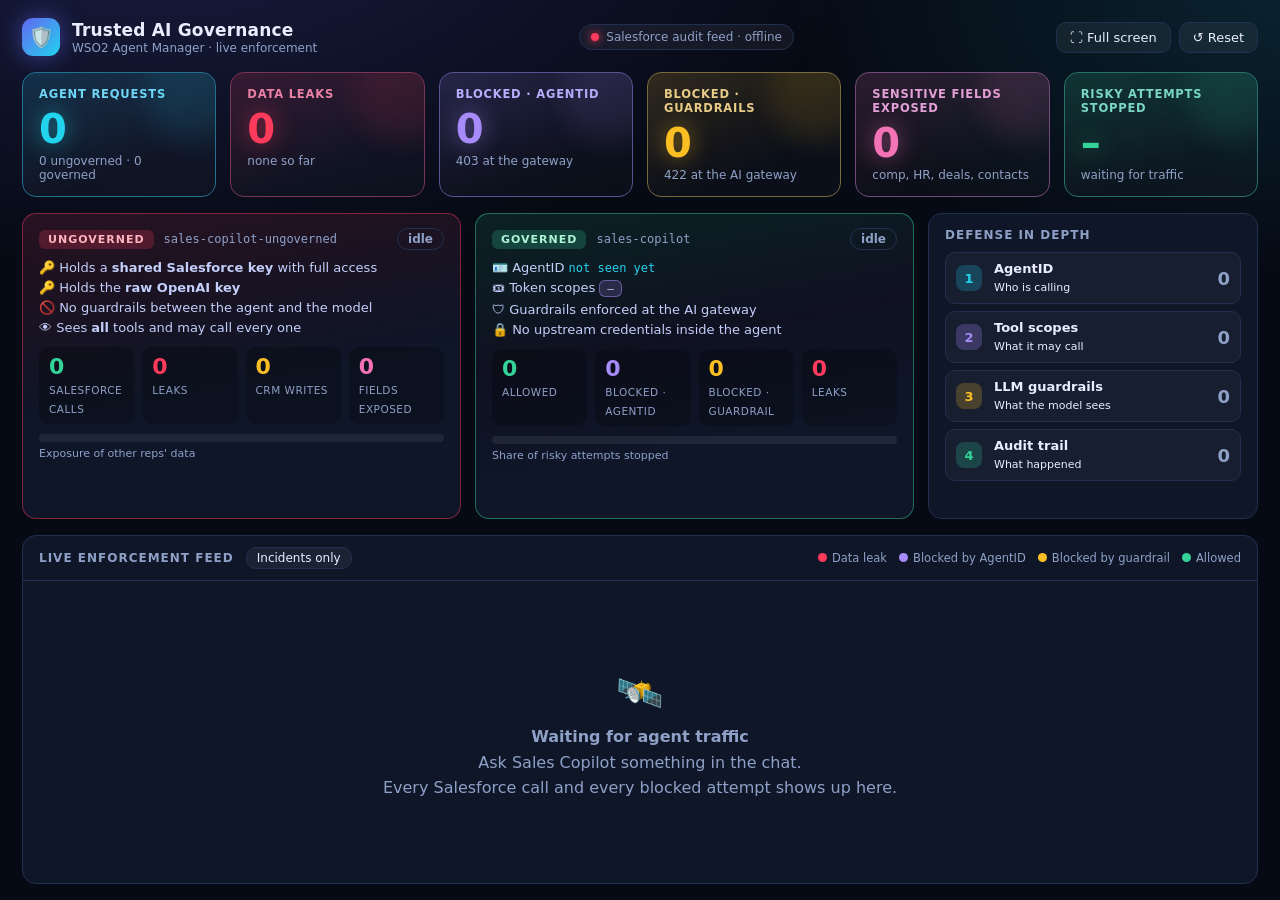
==== governance-console/dashboard.html @ c72f79c7 "Initial commit" ====
<!doctype html>
<html lang="en">
<head>
  <meta charset="utf-8">
  <meta name="viewport" content="width=device-width, initial-scale=1">
  <title>AI Governance Dashboard · WSO2 Agent Manager</title>
  <link rel="icon" href="data:image/svg+xml,<svg xmlns='http://www.w3.org/2000/svg' viewBox='0 0 100 100'><text y='.9em' font-size='90'>🛡️</text></svg>">
  <link rel="stylesheet" href="css/app.css">
  <link rel="stylesheet" href="css/dashboard.css">
</head>
<body class="dash" id="body">
  <div class="alarm" id="alarm"><div class="banner" id="alarmText"></div></div>

  <header class="top">
    <div class="brand">
      <div class="logo">🛡️</div>
      <div><h1>Trusted AI Governance</h1><small>WSO2 Agent Manager · live enforcement</small></div>
    </div>
    <div class="toppills">
      <span class="pill"><span class="dot" id="auditDot"></span><span id="auditTxt">Salesforce audit feed</span></span>
    </div>
    <div class="toolbar">
      <button class="btn" id="popBtn">⛶ Full screen</button>
      <button class="btn danger" id="resetBtn">↺ Reset</button>
    </div>
  </header>

  <section class="kpis">
    <div class="tile cyan" id="tTurns"><div class="lbl">Agent requests</div><div class="val" data-v>0</div><div class="sub" data-s>&nbsp;</div></div>
    <div class="tile red" id="tLeaks"><div class="lbl">Data leaks</div><div class="val" data-v>0</div><div class="sub" data-s>&nbsp;</div></div>
    <div class="tile violet" id="tId"><div class="lbl">Blocked · AgentID</div><div class="val" data-v>0</div><div class="sub" data-s>&nbsp;</div></div>
    <div class="tile amber" id="tLlm"><div class="lbl">Blocked · Guardrails</div><div class="val" data-v>0</div><div class="sub" data-s>&nbsp;</div></div>
    <div class="tile pink" id="tFields"><div class="lbl">Sensitive fields exposed</div><div class="val" data-v>0</div><div class="sub" data-s>&nbsp;</div></div>
    <div class="tile green" id="tStop"><div class="lbl">Risky attempts stopped</div><div class="val" data-v>–</div><div class="sub" data-s>&nbsp;</div></div>
  </section>

  <section class="mid">
    <article class="lane un">
      <div class="lhead"><span class="ltag">UNGOVERNED</span><span class="lname mono" id="unName">sales-copilot-ungoverned</span><span class="verdict" id="unVerdict">idle</span></div>
      <ul class="facts">
        <li>🔑 Holds a <b>shared Salesforce key</b> with full access</li>
        <li>🔑 Holds the <b>raw OpenAI key</b></li>
        <li>🚫 No guardrails between the agent and the model</li>
        <li>👁 Sees <b id="unTools">all</b> tools and may call every one</li>
      </ul>
      <div class="lstats">
        <div class="ls g"><b id="unCalls">0</b><span>Salesforce calls</span></div>
        <div class="ls r"><b id="unLeaks">0</b><span>Leaks</span></div>
        <div class="ls a"><b id="unWrites">0</b><span>CRM writes</span></div>
        <div class="ls p"><b id="unFields">0</b><span>Fields exposed</span></div>
      </div>
      <div class="meter"><i id="unMeter"></i></div><small>Exposure of other reps' data</small>
    </article>

    <article class="lane gv">
      <div class="lhead"><span class="ltag">GOVERNED</span><span class="lname mono" id="gvName">sales-copilot</span><span class="verdict" id="gvVerdict">idle</span></div>
      <ul class="facts">
        <li>🪪 AgentID <code id="gvClient">not seen yet</code></li>
        <li>🎟 Token scopes <span class="scopes" id="gvScopes"><span class="scope">–</span></span></li>
        <li>🛡 Guardrails enforced at the AI gateway</li>
        <li>🔒 No upstream credentials inside the agent</li>
      </ul>
      <div class="lstats">
        <div class="ls g"><b id="gvAllowed">0</b><span>Allowed</span></div>
        <div class="ls v"><b id="gvId">0</b><span>Blocked · AgentID</span></div>
        <div class="ls a"><b id="gvLlm">0</b><span>Blocked · Guardrail</span></div>
        <div class="ls r"><b id="gvLeaks">0</b><span>Leaks</span></div>
      </div>
      <div class="meter"><i id="gvMeter" style="background:linear-gradient(90deg,#34d399,#22d3ee);box-shadow:0 0 14px #34d399"></i></div><small>Share of risky attempts stopped</small>
    </article>

    <article class="stack" id="stack">
      <h3>Defense in depth</h3>
      <div class="layers">
        <div class="layer" data-l="id"><span class="n">1</span><div><b>AgentID</b><small>Who is calling</small></div><span class="cnt" id="cId">0</span></div>
        <div class="layer" data-l="scope"><span class="n">2</span><div><b>Tool scopes</b><small>What it may call</small></div><span class="cnt" id="cScope">0</span></div>
        <div class="layer" data-l="llm"><span class="n">3</span><div><b>LLM guardrails</b><small>What the model sees</small></div><span class="cnt" id="cLlm">0</span></div>
        <div class="layer" data-l="audit"><span class="n">4</span><div><b>Audit trail</b><small>What happened</small></div><span class="cnt" id="cAudit">0</span></div>
      </div>
      <div class="note" id="stackNote">&nbsp;</div>
    </article>
  </section>

  <section class="feedwrap">
    <div class="feedhead">
      <h3>Live enforcement feed</h3>
      <button class="btn" id="incBtn" style="padding:3px 10px;font-size:12px">Incidents only</button>
      <div class="legend">
        <span><i style="background:var(--red)"></i>Data leak</span>
        <span><i style="background:var(--violet)"></i>Blocked by AgentID</span>
        <span><i style="background:var(--amber)"></i>Blocked by guardrail</span>
        <span><i style="background:var(--green)"></i>Allowed</span>
      </div>
    </div>
    <div class="feed" id="feed"></div>
  </section>

  <div class="debug" id="debug" hidden>
    <button class="btn" data-sim="leak">Sim leak</button><button class="btn" data-sim="id">Sim AgentID block</button>
    <button class="btn" data-sim="llm">Sim guardrail</button><button class="btn" data-sim="ok">Sim allowed</button>
  </div>

  <script src="config.js"></script>
  <script src="js/bus.js"></script>
  <script src="js/dashboard.js"></script>
</body>
</html>
---- governance-console/css/app.css ----
:root {
  --bg: #060a14;
  --bg2: #0a1020;
  --panel: #0e1628;
  --panel2: #131d36;
  --line: #22304f;
  --text: #e8eeff;
  --muted: #8fa0c7;
  --cyan: #22d3ee;
  --green: #34d399;
  --violet: #a78bfa;
  --amber: #fbbf24;
  --red: #ff3b5c;
  --pink: #f472b6;
  --orange: #fb923c;
  --radius: 14px;
  --mono: ui-monospace, SFMono-Regular, Menlo, Consolas, monospace;
  --sans: ui-sans-serif, system-ui, -apple-system, "Segoe UI", Roboto, Helvetica, Arial, sans-serif;
}
* { box-sizing: border-box; }
html, body { height: 100%; }
body {
  margin: 0; font-family: var(--sans); color: var(--text); background: var(--bg);
  background-image:
    radial-gradient(1200px 600px at 12% -10%, rgba(99, 102, 241, .20), transparent 60%),
    radial-gradient(900px 500px at 100% 0%, rgba(34, 211, 238, .12), transparent 55%);
  background-attachment: fixed;
}
button { font: inherit; color: inherit; cursor: pointer; }
code, .mono { font-family: var(--mono); }
a { color: var(--cyan); }
::-webkit-scrollbar { width: 10px; height: 10px; }
::-webkit-scrollbar-thumb { background: #22304f; border-radius: 8px; }
::-webkit-scrollbar-track { background: transparent; }

/* ------------------------------------------------------------------ shared pieces */
.brand { display: flex; align-items: center; gap: 12px; }
.logo {
  width: 38px; height: 38px; border-radius: 11px; display: grid; place-items: center; font-size: 20px;
  background: linear-gradient(135deg, #6366f1, #22d3ee); box-shadow: 0 0 24px rgba(99, 102, 241, .55);
}
.brand h1 { margin: 0; font-size: 17px; letter-spacing: .2px; }
.brand small { display: block; color: var(--muted); font-size: 12px; margin-top: 1px; }
.pill {
  display: inline-flex; align-items: center; gap: 7px; padding: 5px 11px; border-radius: 999px; font-size: 12px;
  background: rgba(255, 255, 255, .05); border: 1px solid var(--line); color: var(--muted); white-space: nowrap;
}
.dot { width: 8px; height: 8px; border-radius: 50%; background: #55627f; }
.dot.on { background: var(--green); box-shadow: 0 0 10px var(--green); }
.dot.off { background: var(--red); box-shadow: 0 0 10px var(--red); }
.btn {
  border: 1px solid var(--line); background: rgba(255, 255, 255, .05); padding: 7px 13px; border-radius: 10px; font-size: 13px;
  transition: background .15s, border-color .15s;
}
.btn:hover { background: rgba(255, 255, 255, .10); border-color: #3a4d78; }
.btn.danger:hover { border-color: var(--red); }
.iconbtn { width: 34px; height: 34px; padding: 0; display: grid; place-items: center; border-radius: 10px; }

/* ------------------------------------------------------------------ chat page */
body.chatpage { overflow: hidden; }
.shell { display: grid; grid-template-columns: minmax(420px, 46%) 1fr; grid-template-rows: minmax(0, 1fr); height: 100vh; }
.chatcol { display: flex; flex-direction: column; min-width: 0; min-height: 0; overflow: hidden; border-right: 1px solid var(--line); background: rgba(6, 10, 20, .55); }
.dashcol { min-width: 0; position: relative; }
.dashcol iframe { position: absolute; inset: 0; width: 100%; height: 100%; border: 0; background: transparent; }
.chathead { display: flex; align-items: center; justify-content: space-between; gap: 10px; padding: 14px 18px; border-bottom: 1px solid var(--line); }
.who { display: flex; align-items: center; gap: 10px; }
.avatar { width: 34px; height: 34px; border-radius: 50%; display: grid; place-items: center; font-weight: 700; font-size: 13px; background: linear-gradient(135deg, #f472b6, #fb923c); color: #1a0b16; }
.who b { display: block; font-size: 13.5px; }
.who span { color: var(--muted); font-size: 12px; }
.headtools { display: flex; align-items: center; gap: 8px; }

/* governance switch */
.gsw { display: flex; align-items: center; gap: 9px; padding: 4px 6px 4px 12px; border-radius: 999px; border: 1px solid var(--line); background: rgba(255, 255, 255, .04); }
.gsw label { font-size: 12px; color: var(--muted); }
.gsw .state { font-size: 12px; font-weight: 700; letter-spacing: .6px; min-width: 30px; }
.switch { position: relative; width: 52px; height: 28px; border-radius: 999px; border: 0; background: #3b1320; box-shadow: inset 0 0 0 1px rgba(255, 59, 92, .55), 0 0 14px rgba(255, 59, 92, .35); transition: all .25s; }
.switch::after { content: ""; position: absolute; top: 3px; left: 3px; width: 22px; height: 22px; border-radius: 50%; background: #ff6b85; transition: all .25s; }
.switch.on { background: #0d3a33; box-shadow: inset 0 0 0 1px rgba(52, 211, 153, .6), 0 0 16px rgba(52, 211, 153, .4); }
.switch.on::after { left: 27px; background: #34d399; }

.modebar { padding: 9px 18px; font-size: 12.5px; display: flex; gap: 10px; align-items: center; border-bottom: 1px solid var(--line); }
.modebar.off { background: linear-gradient(90deg, rgba(255, 59, 92, .22), rgba(255, 59, 92, .04)); color: #ffc2cd; }
.modebar.on { background: linear-gradient(90deg, rgba(52, 211, 153, .20), rgba(167, 139, 250, .08)); color: #c8f7e6; }
.modebar b { letter-spacing: .5px; }

.messages { flex: 1; overflow-y: auto; padding: 18px; display: flex; flex-direction: column; gap: 14px; scroll-behavior: smooth; }
.empty { margin: auto; text-align: center; color: var(--muted); max-width: 340px; line-height: 1.5; }
.empty .big { font-size: 40px; margin-bottom: 8px; }
.msg { max-width: 92%; padding: 12px 14px; border-radius: 14px; line-height: 1.5; font-size: 14px; animation: rise .25s ease-out; word-wrap: break-word; }
.msg.user { align-self: flex-end; background: linear-gradient(135deg, #3b4ce0, #6366f1); border-bottom-right-radius: 4px; }
.msg.bot { align-self: flex-start; background: var(--panel2); border: 1px solid var(--line); border-bottom-left-radius: 4px; }
.msg.blocked { border-color: rgba(251, 191, 36, .6); background: linear-gradient(135deg, rgba(251, 191, 36, .14), rgba(255, 59, 92, .10)); box-shadow: 0 0 22px rgba(251, 191, 36, .18); }
.msg.blocked .bl { display: flex; gap: 10px; align-items: flex-start; }
.msg.blocked .bl .ico { font-size: 22px; }
.msg .md p { margin: 0 0 8px; } .msg .md p:last-child { margin-bottom: 0; }
.msg .md ul, .msg .md ol { margin: 4px 0 8px; padding-left: 20px; }
.msg .md h3, .msg .md h4 { margin: 10px 0 4px; font-size: 14px; color: #c9d6ff; }
.msg .md table { border-collapse: collapse; margin: 6px 0; font-size: 12.5px; width: 100%; }
.msg .md th, .msg .md td { border: 1px solid var(--line); padding: 4px 8px; text-align: left; }
.msg .md th { background: rgba(255, 255, 255, .05); }
.msg .md code { background: rgba(255, 255, 255, .08); padding: 1px 5px; border-radius: 5px; font-size: 12.5px; }
.msg .md pre { background: #070c18; padding: 10px; border-radius: 8px; overflow: auto; font-size: 12px; }
.toolline { display: flex; flex-wrap: wrap; gap: 6px; margin-top: 10px; padding-top: 9px; border-top: 1px dashed var(--line); }
.tchip { font-family: var(--mono); font-size: 11px; padding: 3px 8px; border-radius: 999px; border: 1px solid var(--line); background: rgba(255, 255, 255, .04); color: var(--muted); }
.tchip.ok { border-color: rgba(52, 211, 153, .5); color: #9beccf; }
.tchip.deny { border-color: rgba(167, 139, 250, .7); color: #d4c6ff; background: rgba(167, 139, 250, .12); }
.tchip.leak { border-color: rgba(255, 59, 92, .8); color: #ffc2cd; background: rgba(255, 59, 92, .14); }
.thinking { display: flex; align-items: center; gap: 10px; color: var(--muted); font-size: 13px; }
.spin { width: 14px; height: 14px; border: 2px solid #33456e; border-top-color: var(--cyan); border-radius: 50%; animation: spin .8s linear infinite; }
@keyframes spin { to { transform: rotate(360deg); } }
@keyframes rise { from { opacity: 0; transform: translateY(8px); } to { opacity: 1; transform: none; } }

.composer { padding: 12px 18px 16px; border-top: 1px solid var(--line); }
.chips { display: flex; flex-wrap: wrap; gap: 7px; margin-bottom: 10px; }
.chip { font-size: 12px; padding: 6px 11px; border-radius: 999px; border: 1px solid var(--line); background: rgba(255, 255, 255, .04); color: #c7d3f5; transition: all .15s; text-align: left; }
.chip:hover { background: rgba(255, 255, 255, .10); }
.chip.risky { border-color: rgba(255, 59, 92, .5); color: #ffc9d3; background: rgba(255, 59, 92, .08); }
.chip.risky:hover { background: rgba(255, 59, 92, .18); }
.inputrow { display: flex; gap: 10px; }
.inputrow textarea { flex: 1; resize: none; height: 46px; max-height: 120px; padding: 12px 14px; border-radius: 12px; border: 1px solid var(--line); background: var(--panel); color: var(--text); font: inherit; font-size: 14px; outline: none; }
.inputrow textarea:focus { border-color: #4f63c9; box-shadow: 0 0 0 3px rgba(99, 102, 241, .22); }
.send { width: 48px; border-radius: 12px; border: 0; background: linear-gradient(135deg, #6366f1, #22d3ee); font-size: 18px; color: #06101f; font-weight: 800; }
.send:disabled { opacity: .45; cursor: default; }

/* settings drawer */
.drawer { position: fixed; inset: 0; background: rgba(2, 5, 12, .7); display: none; place-items: center; z-index: 50; }
.drawer.open { display: grid; }
.sheet { width: min(620px, 94vw); max-height: 90vh; overflow: auto; background: var(--panel); border: 1px solid var(--line); border-radius: 16px; padding: 22px; }
.sheet h2 { margin: 0 0 4px; font-size: 18px; }
.sheet p { margin: 0 0 14px; color: var(--muted); font-size: 13px; line-height: 1.5; }
.sheet fieldset { border: 1px solid var(--line); border-radius: 12px; margin: 0 0 14px; padding: 12px 14px 14px; }
.sheet legend { padding: 0 8px; font-size: 12px; color: var(--muted); letter-spacing: .5px; text-transform: uppercase; }
.sheet label { display: block; font-size: 12px; color: var(--muted); margin: 8px 0 4px; }
.sheet input { width: 100%; padding: 9px 11px; border-radius: 9px; border: 1px solid var(--line); background: #0a1120; color: var(--text); font-family: var(--mono); font-size: 12.5px; }
.sheet .actions { display: flex; justify-content: flex-end; gap: 10px; margin-top: 6px; }

@media (max-width: 1000px) {
  body.chatpage { overflow: auto; }
  .shell { grid-template-columns: 1fr; height: auto; }
  .chatcol { height: 100vh; }
  .dashcol { height: 100vh; }
}
@media (prefers-reduced-motion: reduce) { * { animation: none !important; transition: none !important; } }
---- governance-console/css/dashboard.css ----
/* Dashboard page. Colour language: red = data left the building, violet = blocked by identity / scopes,
   amber = blocked by an LLM guardrail, green = allowed and compliant. */
body.dash { display: flex; flex-direction: column; height: 100vh; overflow: hidden; padding: 18px 22px 16px; gap: 16px; }
body.dash.compact { padding: 12px 14px; gap: 12px; }

.top { display: flex; align-items: center; justify-content: space-between; gap: 12px; flex-wrap: wrap; }
.top .toppills { display: flex; gap: 8px; flex-wrap: wrap; }
.top .toolbar { display: flex; gap: 8px; }
.compact .top .brand small, .compact .top .toppills { display: none; }
.compact .logo { width: 30px; height: 30px; font-size: 16px; border-radius: 9px; }
.compact .brand h1 { font-size: 15px; }

/* ---------------------------------------------------------------- KPI tiles */
.kpis { display: grid; grid-template-columns: repeat(6, 1fr); gap: 14px; }
.compact .kpis { grid-template-columns: repeat(3, 1fr); gap: 9px; }
.tile {
  --c: var(--cyan); position: relative; overflow: hidden; padding: 14px 16px 13px; border-radius: var(--radius);
  background: linear-gradient(160deg, color-mix(in srgb, var(--c) 16%, transparent), rgba(255, 255, 255, .02) 70%);
  border: 1px solid color-mix(in srgb, var(--c) 40%, var(--line));
}
.tile::after { content: ""; position: absolute; right: -30px; top: -30px; width: 100px; height: 100px; border-radius: 50%; background: var(--c); opacity: .10; filter: blur(14px); }
.tile .lbl { font-size: 11.5px; letter-spacing: .8px; text-transform: uppercase; color: color-mix(in srgb, var(--c) 55%, #cfd9ff); font-weight: 600; }
.tile .val { font-size: 40px; font-weight: 800; line-height: 1.1; margin-top: 6px; color: var(--c); text-shadow: 0 0 22px color-mix(in srgb, var(--c) 55%, transparent); font-variant-numeric: tabular-nums; }
.tile .sub { font-size: 12px; color: var(--muted); margin-top: 3px; min-height: 15px; }
.compact .tile { padding: 9px 11px; } .compact .tile .val { font-size: 27px; } .compact .tile .lbl { font-size: 10px; } .compact .tile .sub { font-size: 10.5px; }
.tile.cyan { --c: var(--cyan); } .tile.red { --c: var(--red); } .tile.violet { --c: var(--violet); }
.tile.amber { --c: var(--amber); } .tile.pink { --c: var(--pink); } .tile.green { --c: var(--green); }
.tile.red.hot { animation: hotpulse 1.6s ease-in-out infinite; }
.tile.bump .val { animation: bump .5s ease-out; }
@keyframes hotpulse { 0%, 100% { box-shadow: 0 0 0 rgba(255, 59, 92, 0); } 50% { box-shadow: 0 0 34px rgba(255, 59, 92, .55); } }
@keyframes bump { 0% { transform: scale(1); } 35% { transform: scale(1.22); } 100% { transform: scale(1); } }

/* ---------------------------------------------------------------- lanes + stack */
.mid { display: grid; grid-template-columns: 1fr 1fr 330px; gap: 14px; }
.compact .mid { grid-template-columns: 1fr; }
.compact .mid .lane { display: none; }
.lane { border-radius: var(--radius); padding: 14px 16px; background: var(--panel); border: 1px solid var(--line); position: relative; overflow: hidden; }
.lane.un { border-color: rgba(255, 59, 92, .45); background: linear-gradient(170deg, rgba(255, 59, 92, .13), var(--panel) 55%); }
.lane.gv { border-color: rgba(52, 211, 153, .45); background: linear-gradient(170deg, rgba(52, 211, 153, .12), rgba(167, 139, 250, .06) 40%, var(--panel) 70%); }
.lhead { display: flex; align-items: center; gap: 10px; margin-bottom: 10px; flex-wrap: wrap; }
.ltag { font-size: 11px; font-weight: 800; letter-spacing: 1px; padding: 3px 9px; border-radius: 6px; }
.un .ltag { background: rgba(255, 59, 92, .22); color: #ffb3c0; }
.gv .ltag { background: rgba(52, 211, 153, .22); color: #aef3d8; }
.lname { color: var(--muted); font-size: 12px; }
.verdict { margin-left: auto; font-size: 12px; font-weight: 700; padding: 3px 10px; border-radius: 999px; border: 1px solid var(--line); color: var(--muted); }
.verdict.bad { color: #ffc2cd; border-color: var(--red); background: rgba(255, 59, 92, .18); animation: hotpulse 1.6s infinite; }
.verdict.warn { color: #ffe3a1; border-color: var(--amber); background: rgba(251, 191, 36, .14); }
.verdict.good { color: #b5f5dc; border-color: var(--green); background: rgba(52, 211, 153, .16); }
.facts { list-style: none; margin: 0 0 12px; padding: 0; display: grid; gap: 5px; font-size: 13px; color: #c3cffa; }
.facts code { color: var(--cyan); font-size: 12px; }
.scopes { display: inline-flex; gap: 5px; flex-wrap: wrap; vertical-align: middle; }
.scope { font-family: var(--mono); font-size: 11px; padding: 1px 7px; border-radius: 6px; background: rgba(167, 139, 250, .18); border: 1px solid rgba(167, 139, 250, .5); color: #dacfff; }
.lstats { display: grid; grid-template-columns: repeat(4, 1fr); gap: 8px; }
.ls { background: rgba(0, 0, 0, .25); border-radius: 10px; padding: 7px 10px; }
.ls b { display: block; font-size: 22px; font-variant-numeric: tabular-nums; }
.ls span { font-size: 10.5px; color: var(--muted); text-transform: uppercase; letter-spacing: .5px; }
.ls.r b { color: var(--red); } .ls.v b { color: var(--violet); } .ls.a b { color: var(--amber); } .ls.g b { color: var(--green); } .ls.p b { color: var(--pink); }
.meter { height: 8px; border-radius: 6px; background: rgba(255, 255, 255, .07); margin-top: 10px; overflow: hidden; }
.meter i { display: block; height: 100%; width: 0; background: linear-gradient(90deg, var(--orange), var(--red)); box-shadow: 0 0 14px var(--red); transition: width .6s cubic-bezier(.2, .8, .2, 1); }
.lane small { color: var(--muted); font-size: 11px; }

.stack { border-radius: var(--radius); padding: 14px 16px; background: var(--panel); border: 1px solid var(--line); transition: border-color .3s, box-shadow .3s; }
.stack h3 { margin: 0 0 10px; font-size: 12px; letter-spacing: 1px; text-transform: uppercase; color: var(--muted); }
.layer { display: grid; grid-template-columns: 28px 1fr auto; gap: 10px; align-items: center; padding: 8px 10px; border-radius: 10px; margin-bottom: 7px; background: rgba(255, 255, 255, .035); border: 1px solid var(--line); transition: all .25s; }
.layer .n { width: 26px; height: 26px; border-radius: 8px; display: grid; place-items: center; font-weight: 800; font-size: 13px; background: rgba(255, 255, 255, .08); }
.layer b { font-size: 13px; display: block; } .layer small { font-size: 11px; }
.layer .cnt { font-variant-numeric: tabular-nums; font-weight: 800; font-size: 18px; color: var(--muted); }
.layer[data-l="id"] .n { background: rgba(34, 211, 238, .22); color: var(--cyan); }
.layer[data-l="scope"] .n { background: rgba(167, 139, 250, .25); color: var(--violet); }
.layer[data-l="llm"] .n { background: rgba(251, 191, 36, .22); color: var(--amber); }
.layer[data-l="audit"] .n { background: rgba(52, 211, 153, .22); color: var(--green); }
.layer.hit-scope { border-color: var(--violet); background: rgba(167, 139, 250, .22); box-shadow: 0 0 26px rgba(167, 139, 250, .6); transform: scale(1.03); }
.layer.hit-scope .cnt { color: var(--violet); }
.layer.hit-llm { border-color: var(--amber); background: rgba(251, 191, 36, .2); box-shadow: 0 0 26px rgba(251, 191, 36, .55); transform: scale(1.03); }
.layer.hit-llm .cnt { color: var(--amber); }
.layer.hit-id, .layer.hit-audit { border-color: var(--green); box-shadow: 0 0 16px rgba(52, 211, 153, .4); }
.stack.bypassed { border-color: var(--red); box-shadow: 0 0 34px rgba(255, 59, 92, .5); }
.stack.bypassed .layer { opacity: .45; text-decoration: line-through; border-color: rgba(255, 59, 92, .5); }
.stack .note { font-size: 11.5px; color: var(--muted); margin-top: 4px; min-height: 16px; }
.compact .stack { padding: 10px 12px; }
.compact .stack h3 { margin-bottom: 7px; }
.compact .stack .layers { display: grid; grid-template-columns: repeat(4, 1fr); gap: 7px; }
.compact .layer { grid-template-columns: 1fr; text-align: center; margin: 0; padding: 7px 6px; gap: 3px; }
.compact .layer .n { margin: 0 auto; width: 22px; height: 22px; }
.compact .layer small { display: none; } .compact .layer .cnt { font-size: 15px; }
.compact .stack .note { display: none; }

/* ---------------------------------------------------------------- feed */
.feedwrap { flex: 1; min-height: 0; display: flex; flex-direction: column; border-radius: var(--radius); background: var(--panel); border: 1px solid var(--line); overflow: hidden; }
.feedhead { display: flex; align-items: center; gap: 12px; padding: 11px 16px; border-bottom: 1px solid var(--line); flex-wrap: wrap; }
.feedhead h3 { margin: 0; font-size: 12px; letter-spacing: 1px; text-transform: uppercase; color: var(--muted); }
.legend { display: flex; gap: 12px; margin-left: auto; font-size: 11.5px; color: var(--muted); flex-wrap: wrap; }
.legend i { display: inline-block; width: 9px; height: 9px; border-radius: 50%; margin-right: 5px; }
.compact .legend { display: none; }
.feed { flex: 1; overflow-y: auto; padding: 12px 14px; display: flex; flex-direction: column; gap: 9px; }
.none { margin: auto; text-align: center; color: var(--muted); line-height: 1.6; }
.none .big { font-size: 38px; }

.card { --c: var(--muted); display: grid; grid-template-columns: 44px 1fr; gap: 12px; padding: 11px 14px; border-radius: 12px; border: 1px solid color-mix(in srgb, var(--c) 45%, var(--line)); background: linear-gradient(100deg, color-mix(in srgb, var(--c) 15%, transparent), rgba(255, 255, 255, .02) 60%); animation: slideIn .45s cubic-bezier(.2, .9, .2, 1); }
.card .ico { width: 44px; height: 44px; border-radius: 12px; display: grid; place-items: center; font-size: 22px; background: color-mix(in srgb, var(--c) 24%, transparent); box-shadow: 0 0 20px color-mix(in srgb, var(--c) 40%, transparent); }
.card .row1 { display: flex; align-items: center; gap: 9px; flex-wrap: wrap; }
.badge { font-size: 11px; font-weight: 800; letter-spacing: .9px; padding: 2px 9px; border-radius: 6px; color: #0a0f1e; background: var(--c); }
.lanetag { font-size: 10.5px; letter-spacing: .8px; padding: 2px 8px; border-radius: 6px; border: 1px solid var(--line); color: var(--muted); }
.lanetag.un { color: #ffb3c0; border-color: rgba(255, 59, 92, .5); } .lanetag.gv { color: #aef3d8; border-color: rgba(52, 211, 153, .5); }
.card time { margin-left: auto; font-size: 11.5px; color: var(--muted); font-variant-numeric: tabular-nums; }
.card .title { font-size: 14.5px; font-weight: 650; margin-top: 4px; line-height: 1.35; }
.card .detail { font-size: 12.5px; color: #a9b7de; margin-top: 2px; }
.card .chips2 { display: flex; flex-wrap: wrap; gap: 6px; margin-top: 7px; }
.card .chips2 code { font-size: 11px; padding: 2px 8px; border-radius: 999px; background: rgba(0, 0, 0, .3); border: 1px solid var(--line); color: #c6d2f7; }
.card.k-leak, .card.k-leak-write { --c: var(--red); animation: slideIn .45s cubic-bezier(.2, .9, .2, 1), shake .55s .1s, edge 1.3s .5s 3; }
.card.k-block-agentid { --c: var(--violet); }
.card.k-block-llm { --c: var(--amber); }
.card.k-exposure { --c: var(--orange); }
.card.k-write { --c: var(--orange); }
.card.k-allowed { --c: var(--green); padding: 7px 12px; border-color: rgba(52, 211, 153, .22); background: rgba(52, 211, 153, .05); }
.card.k-allowed .ico { width: 30px; height: 30px; font-size: 15px; border-radius: 9px; box-shadow: none; }
.card.k-allowed { grid-template-columns: 30px 1fr; }
.card.k-allowed .title { font-size: 13px; font-weight: 550; margin-top: 2px; }
.card.k-info { --c: #6b7aa3; padding: 7px 12px; }
.compact .card { padding: 9px 11px; grid-template-columns: 36px 1fr; gap: 10px; }
.compact .card .ico { width: 36px; height: 36px; font-size: 18px; }
.compact .card .title { font-size: 13px; }
.compact .card.k-allowed { grid-template-columns: 26px 1fr; }
.compact .card.k-allowed .ico { width: 26px; height: 26px; font-size: 13px; }
@keyframes slideIn { from { opacity: 0; transform: translateY(-14px) scale(.98); } to { opacity: 1; transform: none; } }
@keyframes shake { 0%, 100% { transform: translateX(0); } 18% { transform: translateX(-7px); } 36% { transform: translateX(6px); } 54% { transform: translateX(-4px); } 72% { transform: translateX(3px); } }
@keyframes edge { 0%, 100% { box-shadow: 0 0 0 rgba(255, 59, 92, 0); } 50% { box-shadow: 0 0 30px rgba(255, 59, 92, .7); } }

/* ---------------------------------------------------------------- alarm overlay */
.alarm { position: fixed; inset: 0; pointer-events: none; z-index: 60; opacity: 0; transition: opacity .25s; }
.alarm.show { opacity: 1; }
.alarm::before { content: ""; position: absolute; inset: 0; background: radial-gradient(ellipse at center, transparent 45%, var(--ac, var(--red)) 140%); opacity: .55; }
.alarm.show::before { animation: vignette .9s ease-in-out 3; }
.alarm .banner { position: absolute; top: 14px; left: 50%; transform: translateX(-50%) translateY(-20px); padding: 10px 26px; border-radius: 999px; font-weight: 800; letter-spacing: 1.2px; font-size: 15px; color: #0a0f1e; background: var(--ac, var(--red)); box-shadow: 0 0 40px var(--ac, var(--red)); white-space: nowrap; transition: transform .3s cubic-bezier(.2, .9, .2, 1); }
.alarm.show .banner { transform: translateX(-50%) translateY(0); }
.compact .alarm .banner { font-size: 12px; padding: 7px 16px; }
.alarm.leak { --ac: var(--red); } .alarm.agentid { --ac: var(--violet); } .alarm.llm { --ac: var(--amber); }
@keyframes vignette { 0%, 100% { opacity: .25; } 50% { opacity: .75; } }

/* ---------------------------------------------------------------- debug */
.debug { position: fixed; bottom: 10px; right: 10px; z-index: 70; display: flex; gap: 6px; padding: 8px; background: rgba(0, 0, 0, .7); border-radius: 10px; border: 1px solid var(--line); }
.debug[hidden] { display: none; }
.debug .btn { font-size: 11px; padding: 4px 8px; }

@media (max-width: 1250px) { .kpis:not(.x) { grid-template-columns: repeat(3, 1fr); } .mid { grid-template-columns: 1fr 1fr; } .stack { grid-column: 1 / -1; } }
@media (max-width: 720px) { .kpis { grid-template-columns: repeat(2, 1fr); } .mid { grid-template-columns: 1fr; } body.dash { overflow: auto; height: auto; } .feedwrap { min-height: 420px; } }
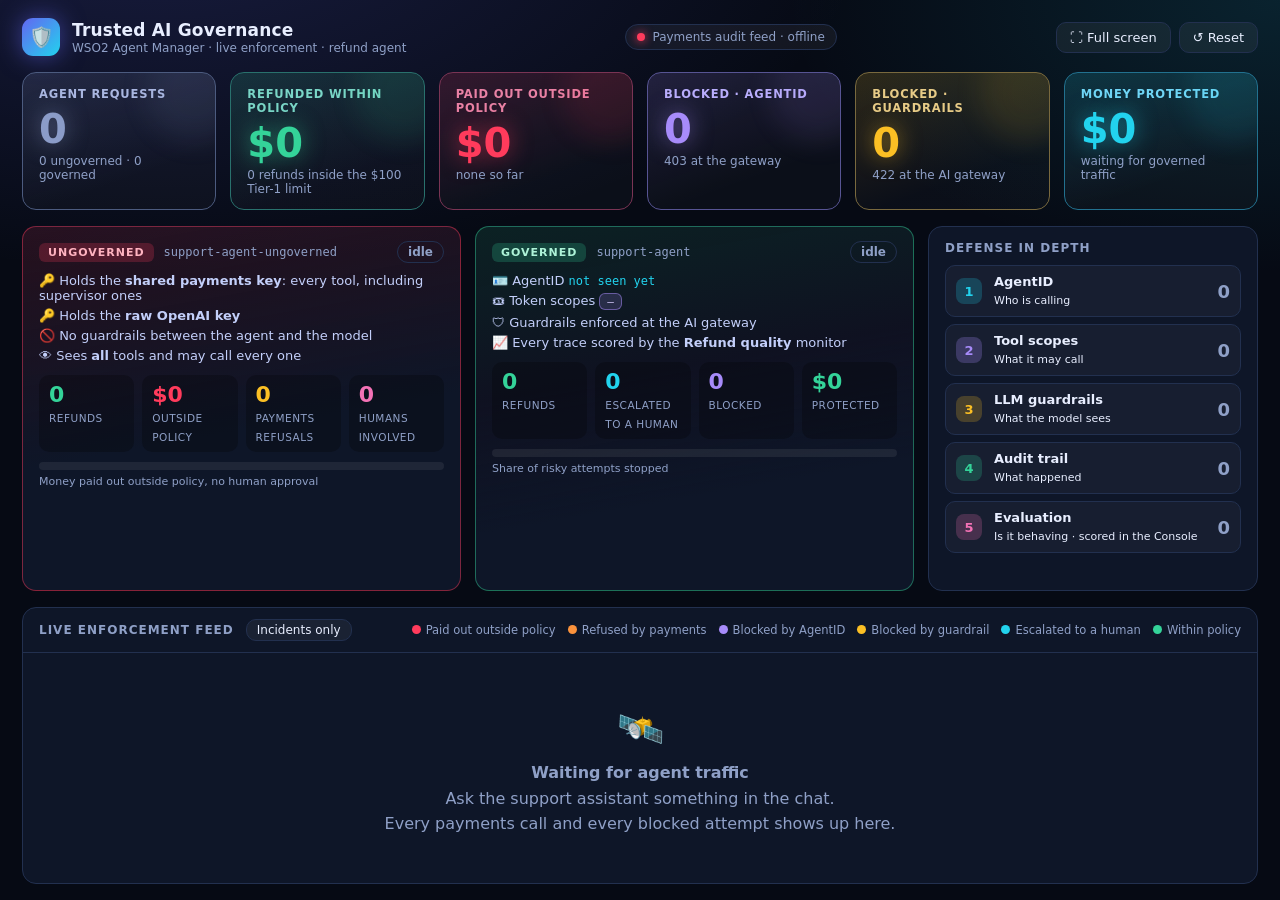
==== commit ff31eebb: "Refactor tests for refund policy compliance and update agent configurations - Updated static checks " ====
--- a/governance-console/dashboard.html
+++ b/governance-console/dashboard.html
@@ -14,10 +14,10 @@
   <header class="top">
     <div class="brand">
       <div class="logo">🛡️</div>
-      <div><h1>Trusted AI Governance</h1><small>WSO2 Agent Manager · live enforcement</small></div>
+      <div><h1>Trusted AI Governance</h1><small>WSO2 Agent Manager · live enforcement · refund agent</small></div>
     </div>
     <div class="toppills">
-      <span class="pill"><span class="dot" id="auditDot"></span><span id="auditTxt">Salesforce audit feed</span></span>
+      <span class="pill"><span class="dot" id="auditDot"></span><span id="auditTxt">Payments audit feed</span></span>
     </div>
     <div class="toolbar">
       <button class="btn" id="popBtn">⛶ Full screen</button>
@@ -26,45 +26,45 @@
   </header>
 
   <section class="kpis">
-    <div class="tile cyan" id="tTurns"><div class="lbl">Agent requests</div><div class="val" data-v>0</div><div class="sub" data-s>&nbsp;</div></div>
-    <div class="tile red" id="tLeaks"><div class="lbl">Data leaks</div><div class="val" data-v>0</div><div class="sub" data-s>&nbsp;</div></div>
+    <div class="tile slate" id="tTurns"><div class="lbl">Agent requests</div><div class="val" data-v>0</div><div class="sub" data-s>&nbsp;</div></div>
+    <div class="tile green" id="tWithin"><div class="lbl">Refunded within policy</div><div class="val" data-v>$0</div><div class="sub" data-s>&nbsp;</div></div>
+    <div class="tile red" id="tOutside"><div class="lbl">Paid out outside policy</div><div class="val" data-v>$0</div><div class="sub" data-s>&nbsp;</div></div>
     <div class="tile violet" id="tId"><div class="lbl">Blocked · AgentID</div><div class="val" data-v>0</div><div class="sub" data-s>&nbsp;</div></div>
     <div class="tile amber" id="tLlm"><div class="lbl">Blocked · Guardrails</div><div class="val" data-v>0</div><div class="sub" data-s>&nbsp;</div></div>
-    <div class="tile pink" id="tFields"><div class="lbl">Sensitive fields exposed</div><div class="val" data-v>0</div><div class="sub" data-s>&nbsp;</div></div>
-    <div class="tile green" id="tStop"><div class="lbl">Risky attempts stopped</div><div class="val" data-v>–</div><div class="sub" data-s>&nbsp;</div></div>
+    <div class="tile cyan" id="tProtected"><div class="lbl">Money protected</div><div class="val" data-v>$0</div><div class="sub" data-s>&nbsp;</div></div>
   </section>
 
   <section class="mid">
     <article class="lane un">
-      <div class="lhead"><span class="ltag">UNGOVERNED</span><span class="lname mono" id="unName">sales-copilot-ungoverned</span><span class="verdict" id="unVerdict">idle</span></div>
+      <div class="lhead"><span class="ltag">UNGOVERNED</span><span class="lname mono" id="unName">support-agent-ungoverned</span><span class="verdict" id="unVerdict">idle</span></div>
       <ul class="facts">
-        <li>🔑 Holds a <b>shared Salesforce key</b> with full access</li>
+        <li>🔑 Holds the <b>shared payments key</b>: every tool, including supervisor ones</li>
         <li>🔑 Holds the <b>raw OpenAI key</b></li>
         <li>🚫 No guardrails between the agent and the model</li>
         <li>👁 Sees <b id="unTools">all</b> tools and may call every one</li>
       </ul>
       <div class="lstats">
-        <div class="ls g"><b id="unCalls">0</b><span>Salesforce calls</span></div>
-        <div class="ls r"><b id="unLeaks">0</b><span>Leaks</span></div>
-        <div class="ls a"><b id="unWrites">0</b><span>CRM writes</span></div>
-        <div class="ls p"><b id="unFields">0</b><span>Fields exposed</span></div>
+        <div class="ls g"><b id="unRefunds">0</b><span>Refunds</span></div>
+        <div class="ls r"><b id="unOutside">$0</b><span>Outside policy</span></div>
+        <div class="ls a"><b id="unRefused">0</b><span>Payments refusals</span></div>
+        <div class="ls p"><b id="unHumans">0</b><span>Humans involved</span></div>
       </div>
-      <div class="meter"><i id="unMeter"></i></div><small>Exposure of other reps' data</small>
+      <div class="meter"><i id="unMeter"></i></div><small>Money paid out outside policy, no human approval</small>
     </article>
 
     <article class="lane gv">
-      <div class="lhead"><span class="ltag">GOVERNED</span><span class="lname mono" id="gvName">sales-copilot</span><span class="verdict" id="gvVerdict">idle</span></div>
+      <div class="lhead"><span class="ltag">GOVERNED</span><span class="lname mono" id="gvName">support-agent</span><span class="verdict" id="gvVerdict">idle</span></div>
       <ul class="facts">
         <li>🪪 AgentID <code id="gvClient">not seen yet</code></li>
         <li>🎟 Token scopes <span class="scopes" id="gvScopes"><span class="scope">–</span></span></li>
         <li>🛡 Guardrails enforced at the AI gateway</li>
-        <li>🔒 No upstream credentials inside the agent</li>
+        <li>📈 Every trace scored by the <b>Refund quality</b> monitor</li>
       </ul>
       <div class="lstats">
-        <div class="ls g"><b id="gvAllowed">0</b><span>Allowed</span></div>
-        <div class="ls v"><b id="gvId">0</b><span>Blocked · AgentID</span></div>
-        <div class="ls a"><b id="gvLlm">0</b><span>Blocked · Guardrail</span></div>
-        <div class="ls r"><b id="gvLeaks">0</b><span>Leaks</span></div>
+        <div class="ls g"><b id="gvRefunds">0</b><span>Refunds</span></div>
+        <div class="ls c"><b id="gvEsc">0</b><span>Escalated to a human</span></div>
+        <div class="ls v"><b id="gvBlocked">0</b><span>Blocked</span></div>
+        <div class="ls g"><b id="gvProtected">$0</b><span>Protected</span></div>
       </div>
       <div class="meter"><i id="gvMeter" style="background:linear-gradient(90deg,#34d399,#22d3ee);box-shadow:0 0 14px #34d399"></i></div><small>Share of risky attempts stopped</small>
     </article>
@@ -76,6 +76,7 @@
         <div class="layer" data-l="scope"><span class="n">2</span><div><b>Tool scopes</b><small>What it may call</small></div><span class="cnt" id="cScope">0</span></div>
         <div class="layer" data-l="llm"><span class="n">3</span><div><b>LLM guardrails</b><small>What the model sees</small></div><span class="cnt" id="cLlm">0</span></div>
         <div class="layer" data-l="audit"><span class="n">4</span><div><b>Audit trail</b><small>What happened</small></div><span class="cnt" id="cAudit">0</span></div>
+        <div class="layer" data-l="eval"><span class="n">5</span><div><b>Evaluation</b><small>Is it behaving · scored in the Console</small></div><span class="cnt" id="cEval">0</span></div>
       </div>
       <div class="note" id="stackNote">&nbsp;</div>
     </article>
@@ -86,18 +87,21 @@
       <h3>Live enforcement feed</h3>
       <button class="btn" id="incBtn" style="padding:3px 10px;font-size:12px">Incidents only</button>
       <div class="legend">
-        <span><i style="background:var(--red)"></i>Data leak</span>
+        <span><i style="background:var(--red)"></i>Paid out outside policy</span>
+        <span><i style="background:var(--orange)"></i>Refused by payments</span>
         <span><i style="background:var(--violet)"></i>Blocked by AgentID</span>
         <span><i style="background:var(--amber)"></i>Blocked by guardrail</span>
-        <span><i style="background:var(--green)"></i>Allowed</span>
+        <span><i style="background:var(--cyan)"></i>Escalated to a human</span>
+        <span><i style="background:var(--green)"></i>Within policy</span>
       </div>
     </div>
     <div class="feed" id="feed"></div>
   </section>
 
   <div class="debug" id="debug" hidden>
-    <button class="btn" data-sim="leak">Sim leak</button><button class="btn" data-sim="id">Sim AgentID block</button>
-    <button class="btn" data-sim="llm">Sim guardrail</button><button class="btn" data-sim="ok">Sim allowed</button>
+    <button class="btn" data-sim="payout">Sim payout</button><button class="btn" data-sim="refused">Sim refusal</button>
+    <button class="btn" data-sim="id">Sim AgentID block</button><button class="btn" data-sim="llm">Sim guardrail</button>
+    <button class="btn" data-sim="esc">Sim escalation</button><button class="btn" data-sim="ok">Sim refund</button>
   </div>
 
   <script src="config.js"></script>
--- a/governance-console/css/app.css
+++ b/governance-console/css/app.css
@@ -86,11 +86,12 @@
 .messages { flex: 1; overflow-y: auto; padding: 18px; display: flex; flex-direction: column; gap: 14px; scroll-behavior: smooth; }
 .empty { margin: auto; text-align: center; color: var(--muted); max-width: 340px; line-height: 1.5; }
 .empty .big { font-size: 40px; margin-bottom: 8px; }
-.msg { max-width: 92%; padding: 12px 14px; border-radius: 14px; line-height: 1.5; font-size: 14px; animation: rise .25s ease-out; word-wrap: break-word; }
+.msg { min-width: 0; overflow-wrap: anywhere; max-width: 92%; padding: 12px 14px; border-radius: 14px; line-height: 1.5; font-size: 14px; animation: rise .25s ease-out; word-wrap: break-word; }
 .msg.user { align-self: flex-end; background: linear-gradient(135deg, #3b4ce0, #6366f1); border-bottom-right-radius: 4px; }
 .msg.bot { align-self: flex-start; background: var(--panel2); border: 1px solid var(--line); border-bottom-left-radius: 4px; }
 .msg.blocked { border-color: rgba(251, 191, 36, .6); background: linear-gradient(135deg, rgba(251, 191, 36, .14), rgba(255, 59, 92, .10)); box-shadow: 0 0 22px rgba(251, 191, 36, .18); }
 .msg.blocked .bl { display: flex; gap: 10px; align-items: flex-start; }
+.msg.blocked .bl .md { min-width: 0; }
 .msg.blocked .bl .ico { font-size: 22px; }
 .msg .md p { margin: 0 0 8px; } .msg .md p:last-child { margin-bottom: 0; }
 .msg .md ul, .msg .md ol { margin: 4px 0 8px; padding-left: 20px; }
@@ -99,7 +100,7 @@
 .msg .md th, .msg .md td { border: 1px solid var(--line); padding: 4px 8px; text-align: left; }
 .msg .md th { background: rgba(255, 255, 255, .05); }
 .msg .md code { background: rgba(255, 255, 255, .08); padding: 1px 5px; border-radius: 5px; font-size: 12.5px; }
-.msg .md pre { background: #070c18; padding: 10px; border-radius: 8px; overflow: auto; font-size: 12px; }
+.msg .md pre { background: #070c18; padding: 10px; border-radius: 8px; overflow: auto; font-size: 12px; max-width: 100%; white-space: pre-wrap; overflow-wrap: anywhere; }
 .toolline { display: flex; flex-wrap: wrap; gap: 6px; margin-top: 10px; padding-top: 9px; border-top: 1px dashed var(--line); }
 .tchip { font-family: var(--mono); font-size: 11px; padding: 3px 8px; border-radius: 999px; border: 1px solid var(--line); background: rgba(255, 255, 255, .04); color: var(--muted); }
 .tchip.ok { border-color: rgba(52, 211, 153, .5); color: #9beccf; }
@@ -132,6 +133,8 @@
 .sheet legend { padding: 0 8px; font-size: 12px; color: var(--muted); letter-spacing: .5px; text-transform: uppercase; }
 .sheet label { display: block; font-size: 12px; color: var(--muted); margin: 8px 0 4px; }
 .sheet input { width: 100%; padding: 9px 11px; border-radius: 9px; border: 1px solid var(--line); background: #0a1120; color: var(--text); font-family: var(--mono); font-size: 12.5px; }
+.sheet .warn { margin: 0 0 12px; padding: 8px 10px; border-radius: 8px; font-size: 12.5px; color: #ffd58a; background: rgba(251, 191, 36, .12); border: 1px solid rgba(251, 191, 36, .4); line-height: 1.5; }
+.sheet .warn[hidden] { display: none; }
 .sheet .actions { display: flex; justify-content: flex-end; gap: 10px; margin-top: 6px; }
 
 @media (max-width: 1000px) {
--- a/governance-console/css/dashboard.css
+++ b/governance-console/css/dashboard.css
@@ -144,3 +144,15 @@
 
 @media (max-width: 1250px) { .kpis:not(.x) { grid-template-columns: repeat(3, 1fr); } .mid { grid-template-columns: 1fr 1fr; } .stack { grid-column: 1 / -1; } }
 @media (max-width: 720px) { .kpis { grid-template-columns: repeat(2, 1fr); } .mid { grid-template-columns: 1fr; } body.dash { overflow: auto; height: auto; } .feedwrap { min-height: 420px; } }
+
+/* ---------------------------------------------------------------- refund-agent scenario additions */
+.tile.slate { --c: #8b9cc8; }
+.ls.c b { color: var(--cyan); }
+.layer[data-l="eval"] .n { background: rgba(244, 114, 182, .22); color: var(--pink); }
+.layer.hit-eval { border-color: var(--pink); box-shadow: 0 0 16px rgba(244, 114, 182, .4); }
+.compact .stack .layers { grid-template-columns: repeat(5, 1fr); }
+.card.k-payout { --c: var(--red); animation: slideIn .45s cubic-bezier(.2, .9, .2, 1), shake .55s .1s, edge 1.3s .5s 3; }
+.card.k-rejected { --c: var(--orange); }
+.card.k-escalated { --c: var(--cyan); }
+.card.k-refund { --c: var(--green); }
+.card.k-refund .title { font-weight: 600; }
